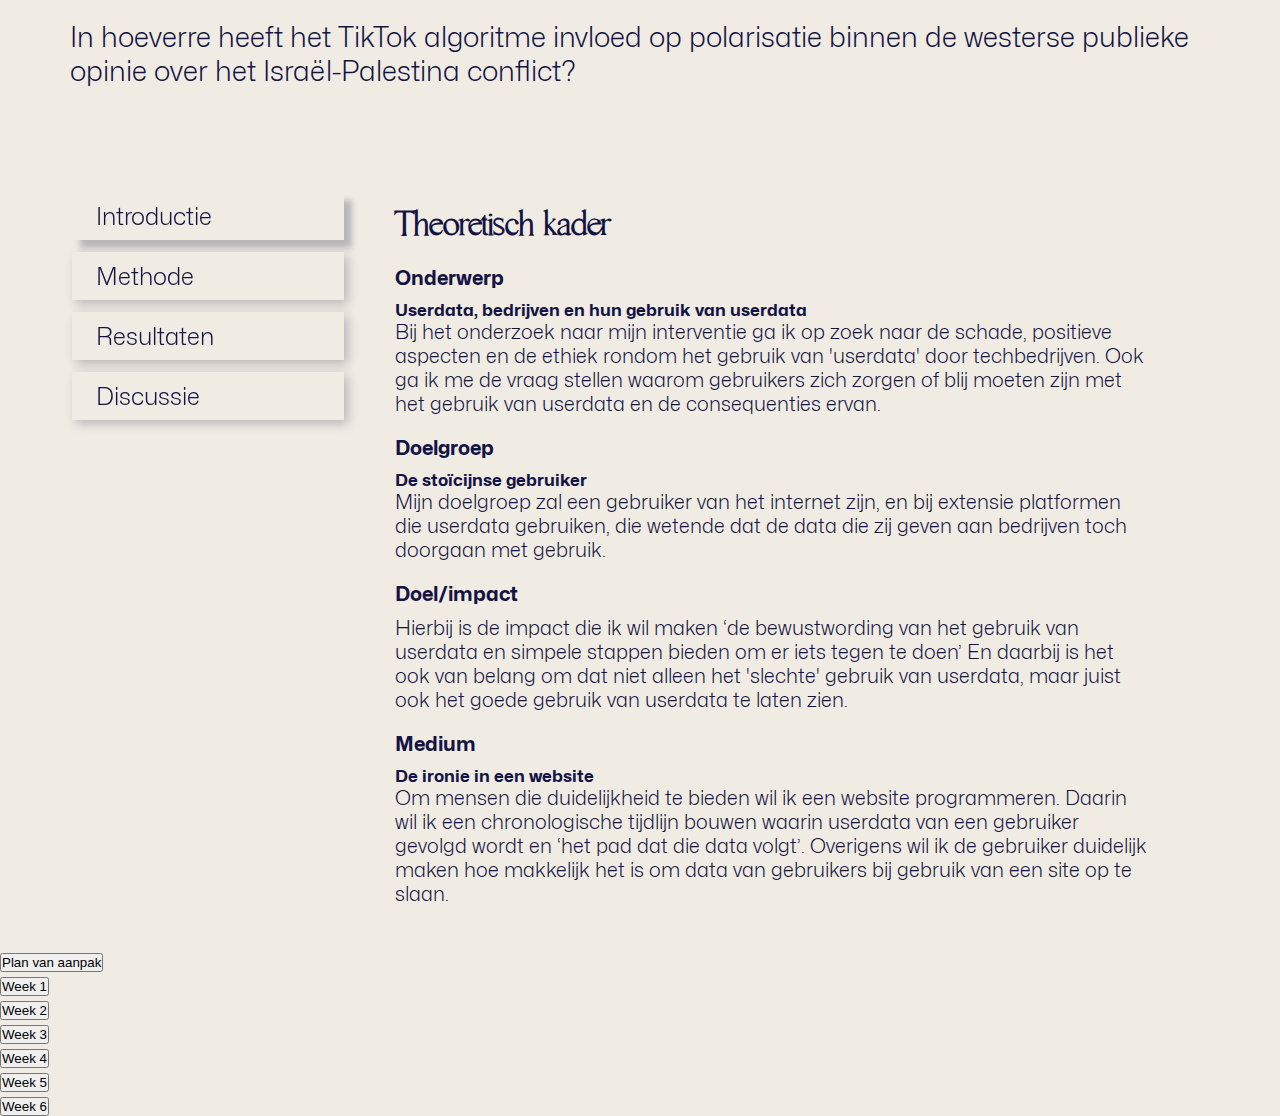
==== index.html @ 25a2f457 "Rename portfolio.html to index.html" ====
<!DOCTYPE html>
<html dir="ltr"
      lang="nl">

<head>
  <meta charset="utf-8">
  <meta content="width=device-width, initial-scale=1"
        name="viewport">
  <meta
		  content="Dit is een website voor de reflectie op de digitale cultuur en het onderzoeksproject."
		  name="description">
	<!--  <link rel="stylesheet” href="./css/style.css">-->
  <link href="logo.png"
        rel="icon">
  <title>Reflectie digitale Cultuur</title>
  <link href="denkerslab.css"
        rel="stylesheet">
 
</head>

<body>
  <header>
    <nav>
      <ul>
        <li> In hoeverre heeft het TikTok algoritme invloed op polarisatie binnen de westerse publieke opinie over het Israël-Palestina conflict? </li>
      </ul>
    </nav>
    <button><span></span><span></span></button>
  </header>


  <main class="portfolio">
    <h1 class="sr-only">Welkom bij het onderzoek.</h1>
    <h2 class="sr-only">Gebruik Form Control om te navigeren.</h2>
    
    <section>
	   
    <details open>
        <summary><h2>Introductie</h2></summary>
        <section>
    <h3>Theoretisch kader</h3>
    <h4>Onderwerp</h4>
    <h5>Userdata, bedrijven en hun gebruik van userdata</h5>
    <p>Bij het onderzoek naar mijn interventie ga ik op zoek naar de schade, positieve aspecten en de ethiek
      rondom het gebruik van 'userdata' door
      techbedrijven. Ook ga ik me de vraag stellen waarom gebruikers zich zorgen of blij moeten zijn met het
      gebruik van userdata en de consequenties
      ervan.</p>
    <h4>Doelgroep</h4>
    <h5>De stoïcijnse gebruiker</h5>
    <p>Mijn doelgroep zal een gebruiker van het internet zijn, en bij extensie platformen die userdata gebruiken,
      die wetende dat de data die zij geven
      aan bedrijven toch doorgaan met gebruik.</p>
    <h4>Doel/impact</h4>
    <p>Hierbij is de impact die ik wil maken <q>de bewustwording van het gebruik van userdata en simpele stappen
        bieden om er iets tegen te doen</q> En
      daarbij is het ook van belang om dat niet alleen het 'slechte' gebruik van userdata, maar juist ook het
      goede gebruik van userdata te laten zien.
    </p>
    <h4>Medium</h4>
    <h5>De ironie in een website</h5>
    <p>Om mensen die duidelijkheid te bieden wil ik een website programmeren. Daarin wil ik een chronologische
      tijdlijn bouwen waarin userdata van een gebruiker gevolgd wordt en ‘het pad dat die data volgt’. Overigens
      wil ik de gebruiker duidelijk maken hoe makkelijk het is om data van gebruikers bij gebruik van een site op
      te slaan.</p>
    <h4>Verklaar</h4>
    <p>Er is steeds meer aandacht naar het gebruik van userdata: de Europese Unie maakt wetgeving strikter, wat meer
      ogen op het onderwerp geeft. Veel
      studenten zitten op tiktok, instagram, facebook, X (Twitter), of elders en hebben wel een idee dat het niet goed
      is, maar niet in welke mate. Het zal een openbaring zijn voor die gebruikers die toch meer willen weten, zonder
      zelf uren te onderzoeken.
    </p>
    <p>Daarnaast heeft Meta onlangs een abonnement gevraagd om niet de userdata van de gebruiker te nemen, veel mensen
      zijn toen herinnerd aan het feit
      dat dat nu gebeurd.
      <a href="https://about.meta.com/nl/technologies/meta-verified/"
         target="_blank">https://about.meta.com/nl/technologies/meta-verified/</a>
    </p>
    <h4>Onderbouwing</h4>
    <p>
      De filosofen die ik onder andere wil behandelen zijn: </p>
    <ul>
      <li>Marx</li>
      <li>McLuhan</li>
      <li>Heidegger</li>
      <li>Latour</li>
      <li>Baudrillard</li>
      <li>Sartre</li>
      <li>Foucault</li>
    </ul>
    <p>Marx: Marx: Bij mijn interventie zou je kunnen stellen dat Marx erg duidelijk naar voren komt met zijn theorie
      over vervreemding. In een letterlijke zin zou je kunnen stellen dat veel gebruikers van bijv. Tiktok niet weten
      waar hun deel zit in de manier waarop het bedrijf geld verdient. Elders gezien kan je ook stellen dat een
      overgroot deel van de content die wordt bekeken door een user niet gemaakt is door een bekende van de user, wat
      als gevolg heeft dat er enorm veel vervreemding ontstaat tussen de contentcreator die bijv. een gesponsorde video
      maakt, en de consument die die video bekijkt. Hierdoor zal er nooit een band ontstaan tussen het product en de
      consument.
	</p>
	  <p>
      Sartre: Om verder te gaan op het voorbeeld van Tiktok, daar zie je dat een user snel in een zogenaamde bubbel
      wordt geplaatst. Hierin wordt de gebruiker omgeven in content die de gebruiker leuk vindt en het is in een manier
      een constante herhaling van dezelfde punten, ideeën en structuur. Dit is ontstaan door het algoritme dat gemaakt
      is voor Tiktok, het maakt super efficient gebruik van alle input die een user maakt (en niet maakt), het moment
      dat je een video langer of korter kijkt, wel of niet liked, de comments leest, het account bekijkt, volgen of niet
      volgen, etc. zijn allemaal voorbeelden waar het algoritme naar kijkt en meeneemt in zijn evaluatie. Hieruit volgt
      dat die content die jij krijgt volgens het algoritme perfect voor jou is, terwijl dat niet altijd even gezond is.
		 </p> <p>
	    <a href="https://www.amnesty.org/en/latest/news/2023/11/tiktok-risks-pushing-children-towards-harmful-content/."
	       target="_blank">https://www.amnesty
	                                                                                                                      .org/en/latest/news/2023/11/tiktok-risks-pushing-children-towards-harmful-content/.</a>
       In dit
      artikel van Amnesty zie je dat er tussen 3 en 20 minuten de helft van de content over mentale gezondheid problemen
      gingen waarin binnen een uur meerdere video’s waren die het normaliseren en aansporen van zelfmoord.
    </p>
	  <h4>Onderzoek</h4>
	  <ul>
		  <li>
		  <a href="https://www.tni.org/files/2023-04/State of Power 2023 - Digital Power.pdf"
		     target="_blank">State of Power 2023</a></li>
		  <li>
		  <a href="https://about.meta.com/nl/technologies/meta-verified/"
		     target="_blank">Meta verified</a></li>
		  <li>
		  <a href="https://www.amnesty.org/en/latest/news/2023/11/tiktok-risks-pushing-children-towards-harmful-content/"
		     target="_blank">Amnesty Tiktok risks pushing children</a></li>
		  <li>
			  <a href="https://youtu.be/0aXIXozAsOE?si=sxndAmgTjUd7WBj0"
			     target="_blank">Een youtube video over privacy</a>
		  <ul>
			  <li>
				  <a href="https://web.archive.org/web/20230625193039/https://www.nytimes.com/2022/08/21/technology/google-surveillance-toddler-photo.html"
				     target="_blank">Google problematiek</a>
			  </li>
			  <li> <a href="https://web.archive.org/web/20230628232654/https://www.nytimes.com/2020/12/29/technology/facial-recognition-misidentify-jail.html"
			          target="_blank">Facial recognition problemen</a></li>
			  <li>
				  <a href="https://web.archive.org/web/20230628234438/https://www.nytimes.com/2023/03/31/technology/facial-recognition-false-arrests.html"
				     target="_blank">Another facial recognition probleem</a>
			  </li>
			  <li>
				  <a href="https://gizmodo.com/signal-tried-to-run-the-most-honest-facebook-ad-campaig-1846823457"
				     target="_blank">Reclame campagne die iets te accuraat was</a>
			  </li>
			  <li>
				  <a href="https://www.malwarebytes.com/blog/news/2023/06/amazons-ring-camera-used-to-spy-on-customers"
				     target="_blank">Ring cameras</a>
			  </li>
			  <li>
				  <a href="https://www.reuters.com/technology/tesla-workers-shared-sensitive-images-recorded-by-customer-cars-2023-04-06/"
				     target="_blank">Tesla auto's</a>
			  </li>
			  <li>
				  <a href="https://millionmilesecrets.com/guides/are-airlines-raising-your-ticket-price-based-on-browser-history/"
				     target="_blank">Macbook gebruikers</a>
			  </li>
			  <li>
				  <a
						  href="https://www.theguardian.com/australia-news/2022/nov/14/medibank-mental-health-data-posted-on-dark-web-as-russian-hackers-vow-to-keep-our-word"
						  target="_blank">Database breaches</a>
			  </li>
		  </ul>
		  </li>
		  </ul>
  </section>
    </details>
	    
	    
      <details>
        <summary><h2>Methode</h2></summary>
        <section>
          <h3>Het begin van de interventie</h3>
          <p>Dit was de eerste week na de midterm assessments en de vakantie die veel mensen gebruikt hebben om lekker
            uit te rusten. Ik ben een week ziek
            geweest en heb genoten van veel werk! We begonnen met een kick-off voor het tweede deel van de minor en hier
            keek ik erg naar uit, we gaan werken
            met interventies! De individuele opdracht is nog persoonlijker geworden, iedereen gaat duidelijk een eigen
            pad op en (niet altijd) maakt gebruik van de
            kennis die ze bij hun eigen studie of ervaringen vergaart hebben.</p>
          <article>
            <h4>b2w1c1 Heidegger</h4>
            <h5>Heidegger en zijn (kennelijk) negatieve beeld van techniek</h5>
          </article>
          <article>
            <h4>b2w1c2 Latour</h4>
            <h5> Latour zijn optimisme tegenover techniek </h5>
          </article>
          <article>
            <h4>b2w1c3 Existentialisme en Feminisme</h4>
            <h5>Existentialisme is super cool en WOOHOO vrouwen!</h5>
          </article>
        </section>
      </details>


      <details>
        <summary><h2>Resultaten</h2></summary>
        <section>
          <h3>De coole theorie week</h3>
          <p>Aangezien Bernadette haar kaak issue had, hadden we maar twee lessen deze week. Een beetje rust kan geen
            kwaad! De lessen die we hadden waren
            echter wel heel erg interessant voor mijn interventie, zeker het tweede college van Justus: Simulacrum. Die
            verwacht ik goed te kunnen gebruiken
            voor mijn interventie</p>
          <article>
            <h4>b2w2c1 Is/Ought gap</h4>
            <h5>Pakkende ondertitel</h5>
          </article>
          <article>
            <h4>b2w2c2 Simulacrum</h4>
            <h5>Ik heb de Matrix gekeken, dus ik heb geen verdere uitleg nodig :p</h5>
          </article>
        </section>
      </details>


      <details>
        <summary><h2>Discussie</h2></summary>
        <section>
          <h3>Een online week en peerfeedback op het plan van aanpak</h3>
          <p>Deze week werd de interventie iets meer in de focus gezet, we zijn bezig geweest met het plan van aanpak en
            daarop de peer-feedback. Een nuttige tool
            om van klassgenoten feedback te krijgen op je plan van aanpak vanuit het oog van een filosoof.
          </p>
          <article>
            <h4>b2w3c1 Dataïsme (Online)</h4>
            <h5>Tiktok == bad... *aplaus van iedereen*</h5>
          </article>
          <article>
            <h4>b2w3c2.5/3 John Rawls</h4>
            <h5>Oud Social Contract!? En maxi-min is best cool</h5>
          </article>
          <article>
            <h4>b2w1c3 Existentialisme en Feminisme</h4>
            <h5>Existentialisme is super cool en WOOHOO vrouwen!</h5>
          </article>
        </section>
      </details>
    </section>
		  <ul aria-hidden="true">
			  <li><button>Plan van aanpak</button></li>
			  <li><button>Week 1</button></li>
			  <li><button>Week 2</button></li>
			  <li><button>Week 3</button></li>
			  <li><button>Week 4</button></li>
			  <li><button>Week 5</button></li>
			  <li><button>Week 6</button></li>
		  </ul>
  </main>
  <script src="script.js"></script>
</body>

</html>
---- denkerslab.css ----
@font-face {
    font-family: Mona sans;
    src: url(fonts/MonaSans-Regular.ttf);
    font-weight: 400;
    }

@font-face {
    font-family: Mona sans;
    src: url(fonts/MonaSans-Light.ttf);
    font-weight: 300;
    }

@font-face {
    font-family: Mona sans;
    src: url(fonts/MonaSans-ExtraLight.ttf);
    font-weight: 200;
    }

@font-face {
    font-family: Mona sans;
    src: url(fonts/MonaSans-Medium.ttf);
    font-weight: 500;
    }


@font-face {
    font-family: Mona sans;
    src: url(fonts/MonaSans-Bold.ttf);
    font-weight: 700;
    }

@font-face {
    font-family: Mona sans;
    src: url(fonts/MonaSans-SemiBold.ttf);
    font-weight: 600;
    }

@font-face {
    font-family: Gallient;
    src: url(fonts/Gallient.ttf);
    font-weight: 400;
    }

:root {
    /* font-size: min(calc(1em + 1vw), 4em); */
    --c-creme: #f0ece3;
    --p-purple: #131444;
    --primary-color: var(--c-creme);
    --secondary-color: var(--p-purple);
    --tertiary-color: #00000;
    --primary-font: Mona sans, sans serif;
    --secondary-font: Gallient, sans serif;
    --dist-det-week: 2.5em;
    --shadow: 4px 4px 10px #1314443f;
    }


* {
    margin: 0;
    padding: 0;
    }

html, body {
    overscroll-behavior: none;
    }

body {
    overflow-x: hidden;
    overflow-y: hidden;
    font-family: var(--primary-font);
    font-size: 1.25em;
    font-weight: 300;
    color: var(--secondary-color);
    
    background-color: var(--primary-color);
    }

h1 {
    width: 24vw;
    font-family: var(--secondary-font);
    font-size: 3em;
    font-weight: 600;
    text-align: center;
    text-transform: lowercase;
    }

h2 {
    font-family: var(--secondary-font);
    font-size: 2.5em;
    font-weight: 600;
    text-align: center;
    }

h3 {
    font-family: var(--secondary-font);
    font-size: 1.5em;
    font-weight: 600;
    }

svg {
    position: absolute;
    right: 1em;
    /* width: 20%; */
    bottom: 1em;
    transform: scaleX(-1);
    pointer-events: none;
    }

#skull-thoughts {
    height: 15rem;
    stroke: currentColor;
    stroke-width: 1px;
    fill: none;
    }

#skull-thoughts circle {
    fill: currentColor;
    }

#cloud {
    width: 15rem;
    stroke: currentColor;
    fill: none;
    }

a {
    text-decoration: none;
    color: var(--secondary-color);
    }

ul {
    list-style-type: none;
    }

/* === 000HEADER000 ===  */


header nav {
    transition: .3s ease-in-out;
    }

header nav ul {
    display: flex;
    flex-direction: row;
    justify-content: flex-start;
    margin: 1em 1em 1em 3.5em;
    list-style-type: none;
    gap: 2.5em;
    }

header nav ul li {
    position: relative;
    overflow: hidden;
    transition: 0.3s ease-out;
    transition-delay: .5s;
    font-size: 1.75rem;
    }

header nav ul li:before {
    position: absolute;
    bottom: 0em;
    width: 100%;
    height: 1px;
    content: "";
    transition: transform 0.3s ease-in;
    transform: scale3d(0, 2, 2);
    transform-origin: 100%;
    background-color: var(--secondary-color);
    
    }

header nav ul li:hover:before {
    transform: scale3d(1, 2, 5);
    transform-origin: 0;
    animation-fill-mode: forwards;
    }

header nav ul li:nth-of-type(4) {
    margin-left: auto;
    font-family: var(--secondary-font);
    font-size: 2rem;
    font-weight: bold;
    }

header nav ul li:nth-of-type(4):before {
    bottom: 0;
    }

header nav.show {
    transform: translatex(0);
    pointer-events: initial;
    }

header nav.show ul li {
    transform: translate(0);
    pointer-events: initial;
    }

header button {
    display: none;
    }


/* === 000MAIN000 === */


main.portfolio {
    width: 100dvw;
    height: 100dvh;
    }

main.portfolio > h2 {
    position: absolute;
    top: 2em;
    left: calc(50% - 6.7vw);
    z-index: 100;
    }

main.portfolio > section {
    position: relative;
    display: grid;
    width: calc(100dvw - 8em);
    height: calc(100dvh - 10em);
    margin: 2em;
    padding: 2em;
    overflow-y: scroll;
    /* background: #3b3b3b; */
    grid-template-columns: 2fr 4fr;
    }

main.portfolio > section > div {
    display: none;
    }

main.portfolio section > details {
    pointer-events: none;
    grid-column: 2 / -1;
    grid-row: 1 / -1;
    }

main.portfolio section > details > summary {
    position: fixed;
    left: 2em;
    display: flex;
    align-items: center;
    width: calc(33% - 4em);
    height: 2em;
    margin: 0 1em;
    padding: 0 1em;
    transform: translatey(5.5em);
    font-size: 1.5rem;
    pointer-events: initial;
    background: var(--primary-color);
    box-shadow: var(--shadow);
    }

main.portfolio > section > details > summary h2 {
    font-family: var(--primary-font);
    font-size: 1.5rem;
    font-weight: 300;
    }

main.portfolio section > details section h4 {
    margin: 1em 0 .5em 0;
    }

main.portfolio section > details a {
    font-size: .8em;
    pointer-events: initial;
    }

main.portfolio section > details section ul {
    list-style: initial;
    }

main.portfolio section > details section ul li ul {
    margin-left: 1em;
    }

main.portfolio section > details a:hover {
    text-decoration: underline;
    }

main.portfolio section > details summary::-webkit-details-marker {
    display: none;
    }

main.portfolio section > details:nth-of-type(1) > summary {
    top: calc(1 * var(--dist-det-week));
    }

main.portfolio section > details:nth-of-type(2) > summary {
    top: calc(2 * var(--dist-det-week));
    }

main.portfolio section > details:nth-of-type(3) > summary {
    top: calc(3 * var(--dist-det-week));
    }

main.portfolio section > details:nth-of-type(4) > summary {
    top: calc(4 * var(--dist-det-week));
    }

main.portfolio section > details:nth-of-type(5) > summary {
    top: calc(5 * var(--dist-det-week));
    }

main.portfolio section > details:nth-of-type(6) > summary {
    top: calc(6 * var(--dist-det-week));
    }

main.portfolio section > details:nth-of-type(7) > summary {
    top: calc(7 * var(--dist-det-week));
    }

main.portfolio section > details section {
    width: 90%;
    height: max-content;
    padding: 1.75em;
    }

main.portfolio section > details[open] > summary {
    box-shadow: 8px 8px 6px #1314443f;
    }

main.portfolio > nav {
    visibility: hidden;
    }

/* === 000CLASSES000 === */
.sr-only:not(:focus):not(:active) {
    position: absolute;
    width: 1px;
    height: 1px;
    overflow: hidden;
    white-space: nowrap;
    clip: rect(0 0 0 0);
    clip-path: inset(50%);
    }


/* === 000MEDIA000 === */
@media (width > 1300px) {
    main.portfolio > section {
        grid-template-columns: 1fr 4fr;
        }
    
    main.portfolio > section > details > summary {
        width: calc(20% - 4em);
        }
    }

@media (width > 1030px) {
    main.portfolio > section {
        grid-template-columns: 1fr 3fr;
        }
    
    main.portfolio > section > details > summary {
        width: calc(25% - 4em);
        }
        
    }

@media (width < 800px) {
    main.portfolio > svg {
        display: none;
        }
    
    header {
        position: absolute;
        display: flex;
        }
    
    header nav {
        position: absolute;
        top: 0;
        left: 0;
        z-index: 200;
        width: 100vw;
        height: 100vh;
        transform: translatex(-150%);
        pointer-events: none;
        background: var(--primary-color);
        }
    
    header nav ul {
        flex-direction: column;
        margin: 3em 1em 1em 3em;
        gap: 1em;
        }
    
    header nav ul li {
        width: fit-content;
        transform: translatex(-200%);
        }
    
    header nav ul li:before {
        bottom: 0;
        }
    
    header nav ul li:nth-of-type(4) {
        margin-left: 0;
        }
    
    header button {
        position: absolute;
        top: -3em;
        left: 3em;
        z-index: 201;
        display: block;
        width: 2.25em;
        height: 1.75em;
        background-color: transparent;
        border: none;
        }
    
    header button span {
        position: absolute;
        left: 0;
        width: 2em;
        height: 2px;
        transition: 0.3s ease-out;
        background-color: var(--secondary-color);
        }
    
    header button span:first-of-type {
        top: .25em;
        }
    
    header button span:last-of-type {
        bottom: .25em;
        }
    
    header button:hover span:first-of-type {
        transform: rotate(-45deg) translatey(.75em);
        animation-fill-mode: forwards;
        }
    
    header button:hover span:last-of-type {
        transform: rotate(45deg) translatey(-.75em);
        animation-fill-mode: forwards;
        }
    
    main.portfolio > h2 {
        top: 1em;
        left: 20%;
        }
    
    main.portfolio > section {
        width: fit-content;
        min-width: 22em;
        margin: 2em 0;
        /* transform: translateY(1em); */
        grid-template-columns: 1fr;
        }
    
    
    main.portfolio > section > details {
        grid-column: 1 / -1;
        }
    
    main.portfolio > section > details > summary {
        /* transform: translateY(2em) translateX(-110%); */
        visibility: hidden;
        }
    
    main.portfolio > nav {
        position: fixed;
        bottom: 1em;
        visibility: visible;
        overflow: scroll;
        }
    
    main.portfolio > ul {
        position: fixed;
        bottom: 1vh;
        z-index: 99999;
        display: flex;
        align-items: center;
        flex-wrap: nowrap;
        width: calc(100% - 7.75rem);
        height: 3.25rem;
        max-height: 100%;
        margin: 0 2.25rem;
        padding: 0 1.625rem;
        overflow: scroll;
        list-style: none;
        border: 1px solid rgba(255, 255, 255, .05);
        border-radius: 12.5rem;
        box-shadow: var(--shadow);
        -moz-column-gap: 2.5rem;
        column-gap: 2.5rem;
        scroll-behavior: smooth;
        scroll-snap-type: x mandatory;
        -ms-overflow-style: none;
        scrollbar-width: none;
        }
    
    main.portfolio > ul li button {
        font-size: .9375rem;
        font-weight: 400;
        font-style: normal;
        line-height: 160%;
        white-space: nowrap;
        text-decoration: none;
        color: var(--secondary-color);
        background-color: transparent;
        border: none;
        }
    
    main.portfolio > nav > ul li button {
        width: 100%;
        }
    }


@media (width < 500px) {
    main.portfolio > h2 {
        top: .3em;
        left: 15%;
        width: fit-content;
        font-size: 1.8em;
        }
    
    main.portfolio > section {
        min-width: 0;
        height: 80dvh;
        margin: 3em 0 2em 0;
        padding: 0 1em 0 1em;
        }
    
    main.portfolio section > details section {
        padding: .5em 1.5em 0 .5em;
        }
    }
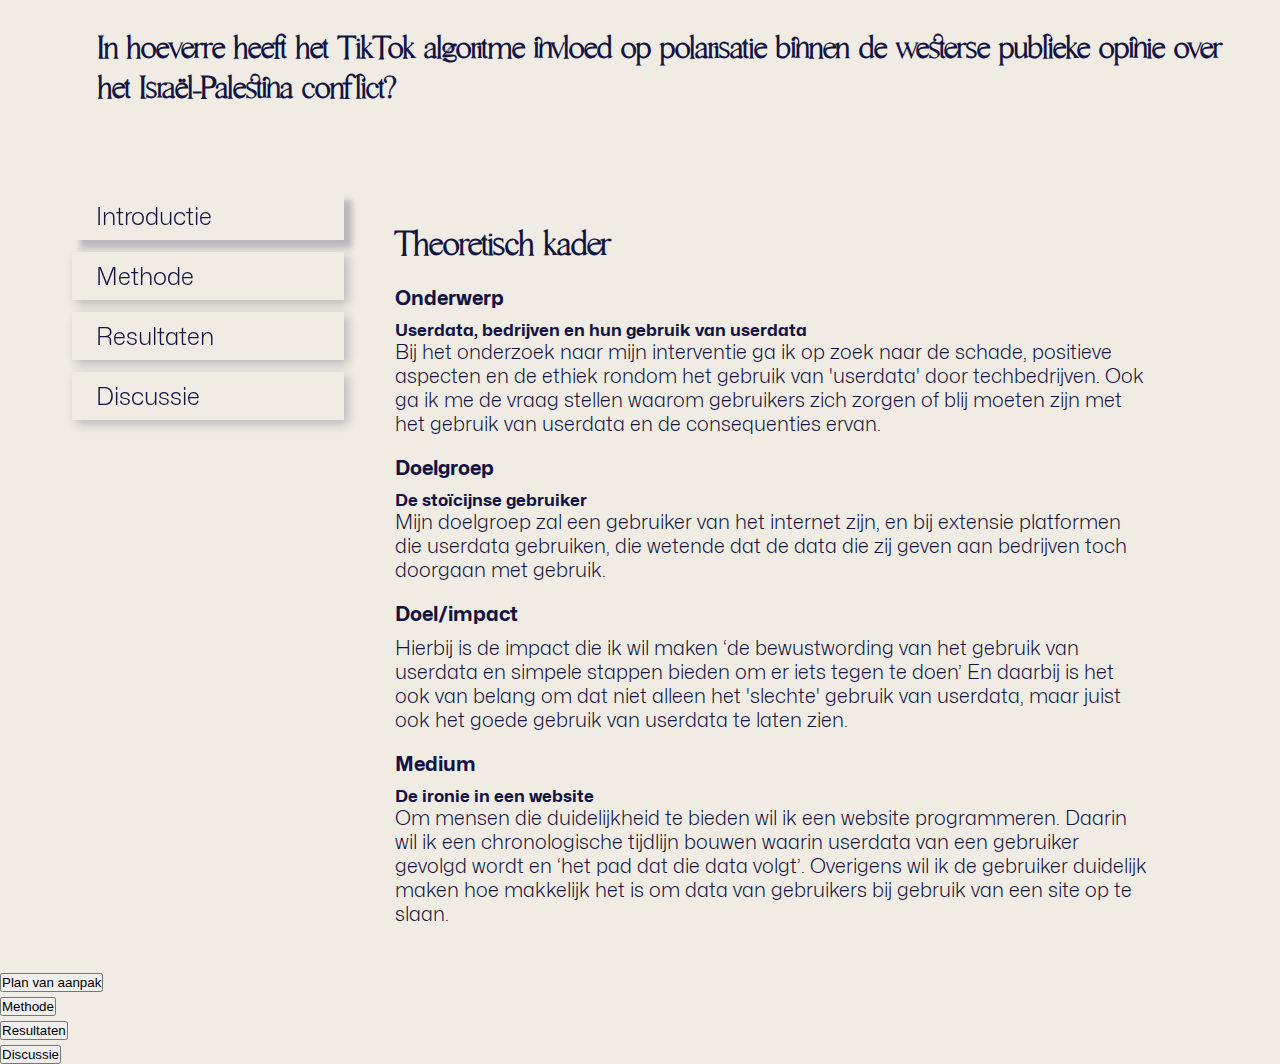
==== commit d3fbdd58: "site" ====
--- a/index.html
+++ b/index.html
@@ -13,7 +13,7 @@
   <link href="logo.png"
         rel="icon">
   <title>Reflectie digitale Cultuur</title>
-  <link href="denkerslab.css"
+  <link href="style.css"
         rel="stylesheet">
  
 </head>
@@ -21,9 +21,7 @@
 <body>
   <header>
     <nav>
-      <ul>
-        <li> In hoeverre heeft het TikTok algoritme invloed op polarisatie binnen de westerse publieke opinie over het Israël-Palestina conflict? </li>
-      </ul>
+      <h3> In hoeverre heeft het TikTok algoritme invloed op polarisatie binnen de westerse publieke opinie over het Israël-Palestina conflict? </h1>
     </nav>
     <button><span></span><span></span></button>
   </header>
@@ -238,12 +236,9 @@
     </section>
 		  <ul aria-hidden="true">
 			  <li><button>Plan van aanpak</button></li>
-			  <li><button>Week 1</button></li>
-			  <li><button>Week 2</button></li>
-			  <li><button>Week 3</button></li>
-			  <li><button>Week 4</button></li>
-			  <li><button>Week 5</button></li>
-			  <li><button>Week 6</button></li>
+			  <li><button>Methode</button></li>
+			  <li><button>Resultaten</button></li>
+			  <li><button>Discussie</button></li>
 		  </ul>
   </main>
   <script src="script.js"></script>
--- a/style.css
+++ b/style.css
@@ -0,0 +1,525 @@
+@font-face {
+    font-family: Mona sans;
+    src: url(fonts/MonaSans-Regular.ttf);
+    font-weight: 400;
+    }
+
+@font-face {
+    font-family: Mona sans;
+    src: url(fonts/MonaSans-Light.ttf);
+    font-weight: 300;
+    }
+
+@font-face {
+    font-family: Mona sans;
+    src: url(fonts/MonaSans-ExtraLight.ttf);
+    font-weight: 200;
+    }
+
+@font-face {
+    font-family: Mona sans;
+    src: url(fonts/MonaSans-Medium.ttf);
+    font-weight: 500;
+    }
+
+
+@font-face {
+    font-family: Mona sans;
+    src: url(fonts/MonaSans-Bold.ttf);
+    font-weight: 700;
+    }
+
+@font-face {
+    font-family: Mona sans;
+    src: url(fonts/MonaSans-SemiBold.ttf);
+    font-weight: 600;
+    }
+
+@font-face {
+    font-family: Gallient;
+    src: url(fonts/Gallient.ttf);
+    font-weight: 400;
+    }
+
+:root {
+    /* font-size: min(calc(1em + 1vw), 4em); */
+    --c-creme: #f0ece3;
+    --p-purple: #131444;
+    --primary-color: var(--c-creme);
+    --secondary-color: var(--p-purple);
+    --tertiary-color: #00000;
+    --primary-font: Mona sans, sans serif;
+    --secondary-font: Gallient, sans serif;
+    --dist-det-week: 2.5em;
+    --shadow: 4px 4px 10px #1314443f;
+    }
+
+
+* {
+    margin: 0;
+    padding: 0;
+    }
+
+html, body {
+    overscroll-behavior: none;
+    }
+
+body {
+    overflow-x: hidden;
+    overflow-y: hidden;
+    font-family: var(--primary-font);
+    font-size: 1.25em;
+    font-weight: 300;
+    color: var(--secondary-color);
+    
+    background-color: var(--primary-color);
+    }
+
+h1 {
+    width: 24vw;
+    font-family: var(--secondary-font);
+    font-size: 3em;
+    font-weight: 600;
+    text-align: center;
+    text-transform: lowercase;
+    }
+
+h2 {
+    font-family: var(--secondary-font);
+    font-size: 2.5em;
+    font-weight: 600;
+    text-align: center;
+    }
+
+h3 {
+    font-family: var(--secondary-font);
+    font-size: 1.5em;
+    font-weight: 600;
+    }
+
+svg {
+    position: absolute;
+    right: 1em;
+    /* width: 20%; */
+    bottom: 1em;
+    transform: scaleX(-1);
+    pointer-events: none;
+    }
+
+#skull-thoughts {
+    height: 15rem;
+    stroke: currentColor;
+    stroke-width: 1px;
+    fill: none;
+    }
+
+#skull-thoughts circle {
+    fill: currentColor;
+    }
+
+#cloud {
+    width: 15rem;
+    stroke: currentColor;
+    fill: none;
+    }
+
+a {
+    text-decoration: none;
+    color: var(--secondary-color);
+    }
+
+ul {
+    list-style-type: none;
+    }
+
+/* === 000HEADER000 ===  */
+
+
+header nav {
+    transition: .3s ease-in-out;
+    }
+
+header nav h3 {
+    display: flex;
+    flex-direction: row;
+    justify-content: flex-start;
+    margin: 1em 1em 1em 3.5em;
+    list-style-type: none;
+    gap: 2.5em;
+    }
+
+header nav h3 {
+    position: relative;
+    overflow: hidden;
+    transition: 0.3s ease-out;
+    transition-delay: .5s;
+    font-size: 1.75rem;
+    }
+
+header nav h3:before {
+    position: absolute;
+    bottom: 0em;
+    width: 85%;
+    height: 1px;
+    content: "";
+    transition: transform 0.3s ease-in;
+    transform: scale3d(0, 2, 2);
+    transform-origin: 100%;
+    background-color: var(--secondary-color);
+    
+    }
+
+header nav h3:hover:before {
+    transform: scale3d(1, 2, 5);
+    transform-origin: 0;
+    animation-fill-mode: forwards;
+    }
+
+
+header nav.show {
+    transform: translatex(0);
+    pointer-events: initial;
+    }
+
+header nav.show ul li {
+    transform: translate(0);
+    pointer-events: initial;
+    }
+
+header button {
+    display: none;
+    }
+
+
+/* === 000MAIN000 === */
+
+
+main.portfolio {
+    width: 100dvw;
+    height: 100dvh;
+    }
+
+main.portfolio > h2 {
+    position: absolute;
+    top: 2em;
+    left: calc(50% - 6.7vw);
+    z-index: 100;
+    }
+
+main.portfolio > section {
+    position: relative;
+    display: grid;
+    width: calc(100dvw - 8em);
+    height: calc(100dvh - 10em);
+    margin: 2em;
+    padding: 2em;
+    overflow-y: scroll;
+    /* background: #3b3b3b; */
+    grid-template-columns: 2fr 4fr;
+    }
+
+main.portfolio > section > div {
+    display: none;
+    }
+
+main.portfolio section > details {
+    pointer-events: none;
+    grid-column: 2 / -1;
+    grid-row: 1 / -1;
+    }
+
+main.portfolio section > details > summary {
+    position: fixed;
+    left: 2em;
+    display: flex;
+    align-items: center;
+    width: calc(33% - 4em);
+    height: 2em;
+    margin: 0 1em;
+    padding: 0 1em;
+    transform: translatey(5.5em);
+    font-size: 1.5rem;
+    pointer-events: initial;
+    background: var(--primary-color);
+    box-shadow: var(--shadow);
+    }
+
+main.portfolio > section > details > summary h2 {
+    font-family: var(--primary-font);
+    font-size: 1.5rem;
+    font-weight: 300;
+    }
+
+main.portfolio section > details section h4 {
+    margin: 1em 0 .5em 0;
+    }
+
+main.portfolio section > details a {
+    font-size: .8em;
+    pointer-events: initial;
+    }
+
+main.portfolio section > details section ul {
+    list-style: initial;
+    }
+
+main.portfolio section > details section ul li ul {
+    margin-left: 1em;
+    }
+
+main.portfolio section > details a:hover {
+    text-decoration: underline;
+    }
+
+main.portfolio section > details summary::-webkit-details-marker {
+    display: none;
+    }
+
+main.portfolio section > details:nth-of-type(1) > summary {
+    top: calc(1 * var(--dist-det-week));
+    }
+
+main.portfolio section > details:nth-of-type(2) > summary {
+    top: calc(2 * var(--dist-det-week));
+    }
+
+main.portfolio section > details:nth-of-type(3) > summary {
+    top: calc(3 * var(--dist-det-week));
+    }
+
+main.portfolio section > details:nth-of-type(4) > summary {
+    top: calc(4 * var(--dist-det-week));
+    }
+
+main.portfolio section > details:nth-of-type(5) > summary {
+    top: calc(5 * var(--dist-det-week));
+    }
+
+main.portfolio section > details:nth-of-type(6) > summary {
+    top: calc(6 * var(--dist-det-week));
+    }
+
+main.portfolio section > details:nth-of-type(7) > summary {
+    top: calc(7 * var(--dist-det-week));
+    }
+
+main.portfolio section > details section {
+    width: 90%;
+    height: max-content;
+    padding: 1.75em;
+    }
+
+main.portfolio section > details[open] > summary {
+    box-shadow: 8px 8px 6px #1314443f;
+    }
+
+main.portfolio > nav {
+    visibility: hidden;
+    }
+
+/* === 000CLASSES000 === */
+.sr-only:not(:focus):not(:active) {
+    position: absolute;
+    width: 1px;
+    height: 1px;
+    overflow: hidden;
+    white-space: nowrap;
+    clip: rect(0 0 0 0);
+    clip-path: inset(50%);
+    }
+
+
+/* === 000MEDIA000 === */
+@media (width > 1300px) {
+    main.portfolio > section {
+        grid-template-columns: 1fr 4fr;
+        }
+    
+    main.portfolio > section > details > summary {
+        width: calc(20% - 4em);
+        }
+    }
+
+@media (width > 1030px) {
+    main.portfolio > section {
+        grid-template-columns: 1fr 3fr;
+        }
+    
+    main.portfolio > section > details > summary {
+        width: calc(25% - 4em);
+        }
+        
+    }
+
+@media (width < 800px) {
+    main.portfolio > svg {
+        display: none;
+        }
+    
+    header {
+        position: absolute;
+        display: flex;
+        }
+    
+    header nav {
+        position: absolute;
+        top: 0;
+        left: 0;
+        z-index: 200;
+        width: 100vw;
+        height: 100vh;
+        transform: translatex(-150%);
+        pointer-events: none;
+        background: var(--primary-color);
+        }
+    
+    header nav ul {
+        flex-direction: column;
+        margin: 3em 1em 1em 3em;
+        gap: 1em;
+        }
+    
+    header nav ul li {
+        width: fit-content;
+        transform: translatex(-200%);
+        }
+    
+    header nav ul li:before {
+        bottom: 0;
+        }
+    
+    header nav ul li:nth-of-type(4) {
+        margin-left: 0;
+        }
+    
+    header button {
+        position: absolute;
+        top: -3em;
+        left: 3em;
+        z-index: 201;
+        display: block;
+        width: 2.25em;
+        height: 1.75em;
+        background-color: transparent;
+        border: none;
+        }
+    
+    header button span {
+        position: absolute;
+        left: 0;
+        width: 2em;
+        height: 2px;
+        transition: 0.3s ease-out;
+        background-color: var(--secondary-color);
+        }
+    
+    header button span:first-of-type {
+        top: .25em;
+        }
+    
+    header button span:last-of-type {
+        bottom: .25em;
+        }
+    
+    header button:hover span:first-of-type {
+        transform: rotate(-45deg) translatey(.75em);
+        animation-fill-mode: forwards;
+        }
+    
+    header button:hover span:last-of-type {
+        transform: rotate(45deg) translatey(-.75em);
+        animation-fill-mode: forwards;
+        }
+    
+    main.portfolio > h2 {
+        top: 1em;
+        left: 20%;
+        }
+    
+    main.portfolio > section {
+        width: fit-content;
+        min-width: 22em;
+        margin: 2em 0;
+        /* transform: translateY(1em); */
+        grid-template-columns: 1fr;
+        }
+    
+    
+    main.portfolio > section > details {
+        grid-column: 1 / -1;
+        }
+    
+    main.portfolio > section > details > summary {
+        /* transform: translateY(2em) translateX(-110%); */
+        visibility: hidden;
+        }
+    
+    main.portfolio > nav {
+        position: fixed;
+        bottom: 1em;
+        visibility: visible;
+        overflow: scroll;
+        }
+    
+    main.portfolio > ul {
+        position: fixed;
+        bottom: 1vh;
+        z-index: 99999;
+        display: flex;
+        align-items: center;
+        flex-wrap: nowrap;
+        width: calc(100% - 7.75rem);
+        height: 3.25rem;
+        max-height: 100%;
+        margin: 0 2.25rem;
+        padding: 0 1.625rem;
+        overflow: scroll;
+        list-style: none;
+        border: 1px solid rgba(255, 255, 255, .05);
+        border-radius: 12.5rem;
+        box-shadow: var(--shadow);
+        -moz-column-gap: 2.5rem;
+        column-gap: 2.5rem;
+        scroll-behavior: smooth;
+        scroll-snap-type: x mandatory;
+        -ms-overflow-style: none;
+        scrollbar-width: none;
+        }
+    
+    main.portfolio > ul li button {
+        font-size: .9375rem;
+        font-weight: 400;
+        font-style: normal;
+        line-height: 160%;
+        white-space: nowrap;
+        text-decoration: none;
+        color: var(--secondary-color);
+        background-color: transparent;
+        border: none;
+        }
+    
+    main.portfolio > nav > ul li button {
+        width: 100%;
+        }
+    }
+
+
+@media (width < 500px) {
+    main.portfolio > h2 {
+        top: .3em;
+        left: 15%;
+        width: fit-content;
+        font-size: 1.8em;
+        }
+    
+    main.portfolio > section {
+        min-width: 0;
+        height: 80dvh;
+        margin: 3em 0 2em 0;
+        padding: 0 1em 0 1em;
+        }
+    
+    main.portfolio section > details section {
+        padding: .5em 1.5em 0 .5em;
+        }
+    }
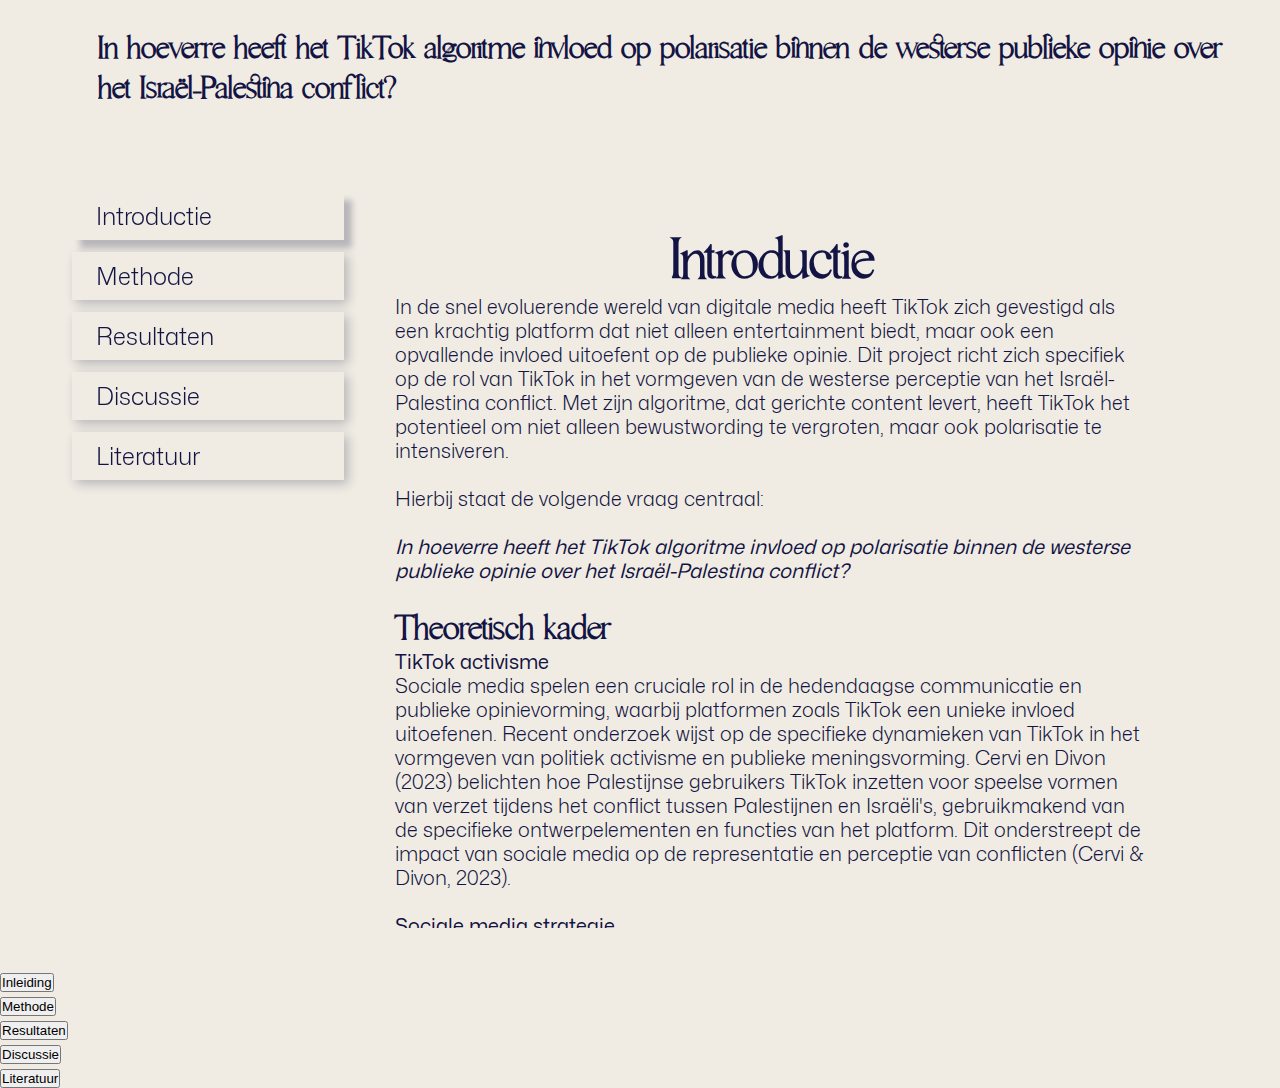
==== commit e10d45aa: "site invullen" ====
--- a/index.html
+++ b/index.html
@@ -36,129 +36,32 @@
     <details open>
         <summary><h2>Introductie</h2></summary>
         <section>
+    <h2>Introductie</h2>
+    <p>In de snel evoluerende wereld van digitale media heeft TikTok zich gevestigd als een krachtig platform dat niet alleen entertainment biedt, maar ook een opvallende invloed uitoefent op de publieke opinie. Dit project richt zich specifiek op de rol van TikTok in het vormgeven van de westerse perceptie van het Israël-Palestina conflict. Met zijn algoritme, dat gerichte content levert, heeft TikTok het potentieel om niet alleen bewustwording te vergroten, maar ook polarisatie te intensiveren.</p>
+    <br />
+  
+    <p>Hierbij staat de volgende vraag centraal:</p>
+    <br />
+    <em><b>In hoeverre heeft het TikTok algoritme invloed op polarisatie binnen de westerse publieke opinie over het Israël-Palestina conflict?</b></em>
+    <br />
+    <br />
     <h3>Theoretisch kader</h3>
-    <h4>Onderwerp</h4>
-    <h5>Userdata, bedrijven en hun gebruik van userdata</h5>
-    <p>Bij het onderzoek naar mijn interventie ga ik op zoek naar de schade, positieve aspecten en de ethiek
-      rondom het gebruik van 'userdata' door
-      techbedrijven. Ook ga ik me de vraag stellen waarom gebruikers zich zorgen of blij moeten zijn met het
-      gebruik van userdata en de consequenties
-      ervan.</p>
-    <h4>Doelgroep</h4>
-    <h5>De stoïcijnse gebruiker</h5>
-    <p>Mijn doelgroep zal een gebruiker van het internet zijn, en bij extensie platformen die userdata gebruiken,
-      die wetende dat de data die zij geven
-      aan bedrijven toch doorgaan met gebruik.</p>
-    <h4>Doel/impact</h4>
-    <p>Hierbij is de impact die ik wil maken <q>de bewustwording van het gebruik van userdata en simpele stappen
-        bieden om er iets tegen te doen</q> En
-      daarbij is het ook van belang om dat niet alleen het 'slechte' gebruik van userdata, maar juist ook het
-      goede gebruik van userdata te laten zien.
+    <b>TikTok activisme</b>
+    <p>Sociale media spelen een cruciale rol in de hedendaagse communicatie en publieke opinievorming, 
+      waarbij platformen zoals TikTok een unieke invloed uitoefenen. Recent onderzoek wijst op de specifieke 
+      dynamieken van TikTok in het vormgeven van politiek activisme en publieke meningsvorming.
+       Cervi en Divon (2023) belichten hoe Palestijnse gebruikers TikTok inzetten voor speelse vormen 
+       van verzet tijdens het conflict tussen Palestijnen en Israëli's, gebruikmakend van de specifieke 
+       ontwerpelementen en functies van het platform. Dit onderstreept de impact van sociale media op de 
+       representatie en perceptie van conflicten (Cervi & Divon, 2023).
     </p>
-    <h4>Medium</h4>
-    <h5>De ironie in een website</h5>
-    <p>Om mensen die duidelijkheid te bieden wil ik een website programmeren. Daarin wil ik een chronologische
-      tijdlijn bouwen waarin userdata van een gebruiker gevolgd wordt en ‘het pad dat die data volgt’. Overigens
-      wil ik de gebruiker duidelijk maken hoe makkelijk het is om data van gebruikers bij gebruik van een site op
-      te slaan.</p>
-    <h4>Verklaar</h4>
-    <p>Er is steeds meer aandacht naar het gebruik van userdata: de Europese Unie maakt wetgeving strikter, wat meer
-      ogen op het onderwerp geeft. Veel
-      studenten zitten op tiktok, instagram, facebook, X (Twitter), of elders en hebben wel een idee dat het niet goed
-      is, maar niet in welke mate. Het zal een openbaring zijn voor die gebruikers die toch meer willen weten, zonder
-      zelf uren te onderzoeken.
+    <br/>
+    <b>Sociale media strategie</b>
+    <p>Hirschberger (2021) verkent hoe conflictpartijen sociale media strategisch inzetten om de publieke opinie in het buitenland te beïnvloeden, wat de complexiteit van externe communicatie in asymmetrische conflicten illustreert (Hirschberger, 2021). De invloed van het TikTok-algoritme wordt verder onderzocht door Boeker en Urman (2022), die aantonen dat factoren zoals taal, locatie, volgen en liken een significante invloed hebben op de aangeboden content. Dit zou kunnen leiden tot de vorming van filterbubbels (Boeker & Urman, 2022).</p>
+    <br/>
+    <b>Invloed van het algoritme</b>
+    <p>Vázquez-Herrero et al. (2020) onderzoeken hoe nieuwsmedia zich aanpassen aan TikTok's platformlogica, wat van belang is voor het begrijpen van hoe informatie over het Israël-Palestina conflict wordt geframed en gepresenteerd aan een jonger publiek (Vázquez-Herrero et al., 2020). Bovendien biedt de studie van Husz'ar et al. (2021) inzichten in de algoritmische versterking van politieke inhoud op Twitter, wat parallellen kan hebben met de werking van het TikTok-algoritme (Husz'ar et al., 2021).
     </p>
-    <p>Daarnaast heeft Meta onlangs een abonnement gevraagd om niet de userdata van de gebruiker te nemen, veel mensen
-      zijn toen herinnerd aan het feit
-      dat dat nu gebeurd.
-      <a href="https://about.meta.com/nl/technologies/meta-verified/"
-         target="_blank">https://about.meta.com/nl/technologies/meta-verified/</a>
-    </p>
-    <h4>Onderbouwing</h4>
-    <p>
-      De filosofen die ik onder andere wil behandelen zijn: </p>
-    <ul>
-      <li>Marx</li>
-      <li>McLuhan</li>
-      <li>Heidegger</li>
-      <li>Latour</li>
-      <li>Baudrillard</li>
-      <li>Sartre</li>
-      <li>Foucault</li>
-    </ul>
-    <p>Marx: Marx: Bij mijn interventie zou je kunnen stellen dat Marx erg duidelijk naar voren komt met zijn theorie
-      over vervreemding. In een letterlijke zin zou je kunnen stellen dat veel gebruikers van bijv. Tiktok niet weten
-      waar hun deel zit in de manier waarop het bedrijf geld verdient. Elders gezien kan je ook stellen dat een
-      overgroot deel van de content die wordt bekeken door een user niet gemaakt is door een bekende van de user, wat
-      als gevolg heeft dat er enorm veel vervreemding ontstaat tussen de contentcreator die bijv. een gesponsorde video
-      maakt, en de consument die die video bekijkt. Hierdoor zal er nooit een band ontstaan tussen het product en de
-      consument.
-	</p>
-	  <p>
-      Sartre: Om verder te gaan op het voorbeeld van Tiktok, daar zie je dat een user snel in een zogenaamde bubbel
-      wordt geplaatst. Hierin wordt de gebruiker omgeven in content die de gebruiker leuk vindt en het is in een manier
-      een constante herhaling van dezelfde punten, ideeën en structuur. Dit is ontstaan door het algoritme dat gemaakt
-      is voor Tiktok, het maakt super efficient gebruik van alle input die een user maakt (en niet maakt), het moment
-      dat je een video langer of korter kijkt, wel of niet liked, de comments leest, het account bekijkt, volgen of niet
-      volgen, etc. zijn allemaal voorbeelden waar het algoritme naar kijkt en meeneemt in zijn evaluatie. Hieruit volgt
-      dat die content die jij krijgt volgens het algoritme perfect voor jou is, terwijl dat niet altijd even gezond is.
-		 </p> <p>
-	    <a href="https://www.amnesty.org/en/latest/news/2023/11/tiktok-risks-pushing-children-towards-harmful-content/."
-	       target="_blank">https://www.amnesty
-	                                                                                                                      .org/en/latest/news/2023/11/tiktok-risks-pushing-children-towards-harmful-content/.</a>
-       In dit
-      artikel van Amnesty zie je dat er tussen 3 en 20 minuten de helft van de content over mentale gezondheid problemen
-      gingen waarin binnen een uur meerdere video’s waren die het normaliseren en aansporen van zelfmoord.
-    </p>
-	  <h4>Onderzoek</h4>
-	  <ul>
-		  <li>
-		  <a href="https://www.tni.org/files/2023-04/State of Power 2023 - Digital Power.pdf"
-		     target="_blank">State of Power 2023</a></li>
-		  <li>
-		  <a href="https://about.meta.com/nl/technologies/meta-verified/"
-		     target="_blank">Meta verified</a></li>
-		  <li>
-		  <a href="https://www.amnesty.org/en/latest/news/2023/11/tiktok-risks-pushing-children-towards-harmful-content/"
-		     target="_blank">Amnesty Tiktok risks pushing children</a></li>
-		  <li>
-			  <a href="https://youtu.be/0aXIXozAsOE?si=sxndAmgTjUd7WBj0"
-			     target="_blank">Een youtube video over privacy</a>
-		  <ul>
-			  <li>
-				  <a href="https://web.archive.org/web/20230625193039/https://www.nytimes.com/2022/08/21/technology/google-surveillance-toddler-photo.html"
-				     target="_blank">Google problematiek</a>
-			  </li>
-			  <li> <a href="https://web.archive.org/web/20230628232654/https://www.nytimes.com/2020/12/29/technology/facial-recognition-misidentify-jail.html"
-			          target="_blank">Facial recognition problemen</a></li>
-			  <li>
-				  <a href="https://web.archive.org/web/20230628234438/https://www.nytimes.com/2023/03/31/technology/facial-recognition-false-arrests.html"
-				     target="_blank">Another facial recognition probleem</a>
-			  </li>
-			  <li>
-				  <a href="https://gizmodo.com/signal-tried-to-run-the-most-honest-facebook-ad-campaig-1846823457"
-				     target="_blank">Reclame campagne die iets te accuraat was</a>
-			  </li>
-			  <li>
-				  <a href="https://www.malwarebytes.com/blog/news/2023/06/amazons-ring-camera-used-to-spy-on-customers"
-				     target="_blank">Ring cameras</a>
-			  </li>
-			  <li>
-				  <a href="https://www.reuters.com/technology/tesla-workers-shared-sensitive-images-recorded-by-customer-cars-2023-04-06/"
-				     target="_blank">Tesla auto's</a>
-			  </li>
-			  <li>
-				  <a href="https://millionmilesecrets.com/guides/are-airlines-raising-your-ticket-price-based-on-browser-history/"
-				     target="_blank">Macbook gebruikers</a>
-			  </li>
-			  <li>
-				  <a
-						  href="https://www.theguardian.com/australia-news/2022/nov/14/medibank-mental-health-data-posted-on-dark-web-as-russian-hackers-vow-to-keep-our-word"
-						  target="_blank">Database breaches</a>
-			  </li>
-		  </ul>
-		  </li>
-		  </ul>
   </section>
     </details>
 	    
@@ -166,26 +69,50 @@
       <details>
         <summary><h2>Methode</h2></summary>
         <section>
-          <h3>Het begin van de interventie</h3>
-          <p>Dit was de eerste week na de midterm assessments en de vakantie die veel mensen gebruikt hebben om lekker
-            uit te rusten. Ik ben een week ziek
-            geweest en heb genoten van veel werk! We begonnen met een kick-off voor het tweede deel van de minor en hier
-            keek ik erg naar uit, we gaan werken
-            met interventies! De individuele opdracht is nog persoonlijker geworden, iedereen gaat duidelijk een eigen
-            pad op en (niet altijd) maakt gebruik van de
-            kennis die ze bij hun eigen studie of ervaringen vergaart hebben.</p>
-          <article>
-            <h4>b2w1c1 Heidegger</h4>
-            <h5>Heidegger en zijn (kennelijk) negatieve beeld van techniek</h5>
-          </article>
-          <article>
-            <h4>b2w1c2 Latour</h4>
-            <h5> Latour zijn optimisme tegenover techniek </h5>
-          </article>
-          <article>
-            <h4>b2w1c3 Existentialisme en Feminisme</h4>
-            <h5>Existentialisme is super cool en WOOHOO vrouwen!</h5>
-          </article>
+          <h2>Methode</h2>
+          
+          <p>
+            Voor het experiment waren er twee TikTok accounts aangemaakt voor een
+            algoritme met zo min mogelijk bias. Deze accounts waren aangemaakt om het 
+            algoritme met pro-Israëlische of pro-Palestijnse content te stimuleren.
+          </p>
+          <br/>
+          <p>
+            Gedurende vier dagen werd op elk account het algoritme gestimuleerd. 
+            Deze stimulatie bestond uit het liken van posts, comments plaatsen onder
+            posts en posts delen. Dit soort interactie zou het algoritme stimuleren 
+            om dergelijke content vaker te laten zien. Voor beide accounts vond er 
+            interactie plaats met 40 posts per dag.
+          </p>
+          <br/>
+          <p>
+            Na deze 4 dagen werd er op de discovery pagina onder de ‘maatschappij’ 
+            categorie bijgehouden welke aard posts over het Israël-Palestina conflict 
+            hadden. Dit werd gecategoriseerd in pro-Palestina, pro-Israël of neutraal. 
+            De resultaten hiervan werden vervolgens geregistreerd en vergeleken met de 
+            resultaten van het andere account.
+          </p>
+          <br/>
+          <h4>Pro-Israël account</h4>
+          <p>
+            Om het algoritme van TikTok te stimuleren voor het pro-Israël account vond er
+             interactie plaats met diverse posts die Israël ondersteunen. Zo werd het officiële
+              Israël TikTok account gevolgd en werden hier vele posts van geliket. Hiernaast werd
+               er ook gezocht naar diverse trends en hashtags. Zo werd het hashtag #SaveIsrael 
+               vaak gebruikt om ondersteuning voor Israël te uiten. Deze posts werden geliket, 
+               gedeeld en onder deze posts werd een opmerking gelaten. Deze opmerkingen waren 
+               opmerkingen die ondersteuning aan Israël toonden, zoals “Free Israel", om het 
+               algoritme te stimuleren indien er werd gefilterd op woorden. 
+          </p>
+          <br/>
+          <h4>Pro-Palestina account</h4>
+          <p>
+            Om het algoritme van het andere account te stimuleren was er interactie met posts 
+            die juist Palestina ondersteunden. Dit kwam vaak van individuele TikTokkers en niet 
+            van officiële accounts. Zo werd er gezocht naar #FreePalestine en vond er hier interactie 
+            plaats met posts die Palestina ondersteunden. Deze posts werden ook geliket, gedeeld en 
+            commentaar onder geplaatst die Palestina ondersteunden, zoals “Free Palestine”.
+          </p>
         </section>
       </details>
 
@@ -193,20 +120,8 @@
       <details>
         <summary><h2>Resultaten</h2></summary>
         <section>
-          <h3>De coole theorie week</h3>
-          <p>Aangezien Bernadette haar kaak issue had, hadden we maar twee lessen deze week. Een beetje rust kan geen
-            kwaad! De lessen die we hadden waren
-            echter wel heel erg interessant voor mijn interventie, zeker het tweede college van Justus: Simulacrum. Die
-            verwacht ik goed te kunnen gebruiken
-            voor mijn interventie</p>
-          <article>
-            <h4>b2w2c1 Is/Ought gap</h4>
-            <h5>Pakkende ondertitel</h5>
-          </article>
-          <article>
-            <h4>b2w2c2 Simulacrum</h4>
-            <h5>Ik heb de Matrix gekeken, dus ik heb geen verdere uitleg nodig :p</h5>
-          </article>
+          <h2>Resultaten</h2>
+          <p>Lorem ipsum dolor sit amet consectetur adipisicing elit. Sed, sunt sequi nesciunt delectus iure veniam iusto natus voluptate similique sapiente sit, soluta quaerat deserunt modi accusantium? Harum dolor tempora libero!</p>
         </section>
       </details>
 
@@ -214,31 +129,31 @@
       <details>
         <summary><h2>Discussie</h2></summary>
         <section>
-          <h3>Een online week en peerfeedback op het plan van aanpak</h3>
-          <p>Deze week werd de interventie iets meer in de focus gezet, we zijn bezig geweest met het plan van aanpak en
-            daarop de peer-feedback. Een nuttige tool
-            om van klassgenoten feedback te krijgen op je plan van aanpak vanuit het oog van een filosoof.
-          </p>
-          <article>
-            <h4>b2w3c1 Dataïsme (Online)</h4>
-            <h5>Tiktok == bad... *aplaus van iedereen*</h5>
-          </article>
-          <article>
-            <h4>b2w3c2.5/3 John Rawls</h4>
-            <h5>Oud Social Contract!? En maxi-min is best cool</h5>
-          </article>
-          <article>
-            <h4>b2w1c3 Existentialisme en Feminisme</h4>
-            <h5>Existentialisme is super cool en WOOHOO vrouwen!</h5>
-          </article>
+          <h2>Discussie</h2>
+          <p>Lorem ipsum dolor sit amet, consectetur adipisicing elit. Voluptates consequatur sunt numquam atque officiis ea. Porro id voluptas exercitationem amet eius. Enim excepturi quaerat esse, velit sunt ducimus minima natus.</p>
+        </section>
+      </details>
+      <details>
+        <summary><h2>Literatuur</h2></summary>
+        <section>
+          <h2>Literatuur</h2>
+          <ul>
+            <li>Boeker, M., & Urman, A. (2022). An Empirical Investigation of Personalization Factors on TikTok. <em>Proceedings of the ACM Web Conference 2022.</em> https://doi.org/10.1145/3485447.3512102</li>
+            <li>Cervi, L., & Divon, T. (2023). Playful Activism: Memetic Performances of Palestinian Resistance in TikTok #Challenges. <em>Social Media + Society.</em> https://doi.org/10.1177/20563051231157607</li>
+            <li>Hirschberger, B. (2021). External Communication in Social Media During Asymmetric Conflicts. <em>Edition Politik.</em> https://doi.org/10.1515/9783839455098</li>
+            <li>Husz'ar, F., Ktena, S., O’Brien, C., Belli, L., Schlaikjer, A., & Hardt, M. (2021). Algorithmic amplification of politics on Twitter. <em>Proceedings of the National Academy of Sciences of the United States of America, 119.</em> https://doi.org/10.1073/pnas.2025334119</li>
+            <li>Vázquez Herrero, J., Negreira, C., & García, X. (2020). Let’s dance the news! How the news media are adapting to the logic of TikTok. <em>Journalism</em>, 23, 1-19. doi:10.1177/1464884920969092</li>
+          </ul>
+
         </section>
       </details>
     </section>
 		  <ul aria-hidden="true">
-			  <li><button>Plan van aanpak</button></li>
+			  <li><button>Inleiding</button></li>
 			  <li><button>Methode</button></li>
 			  <li><button>Resultaten</button></li>
 			  <li><button>Discussie</button></li>
+        <li><button>Literatuur</button></li>
 		  </ul>
   </main>
   <script src="script.js"></script>
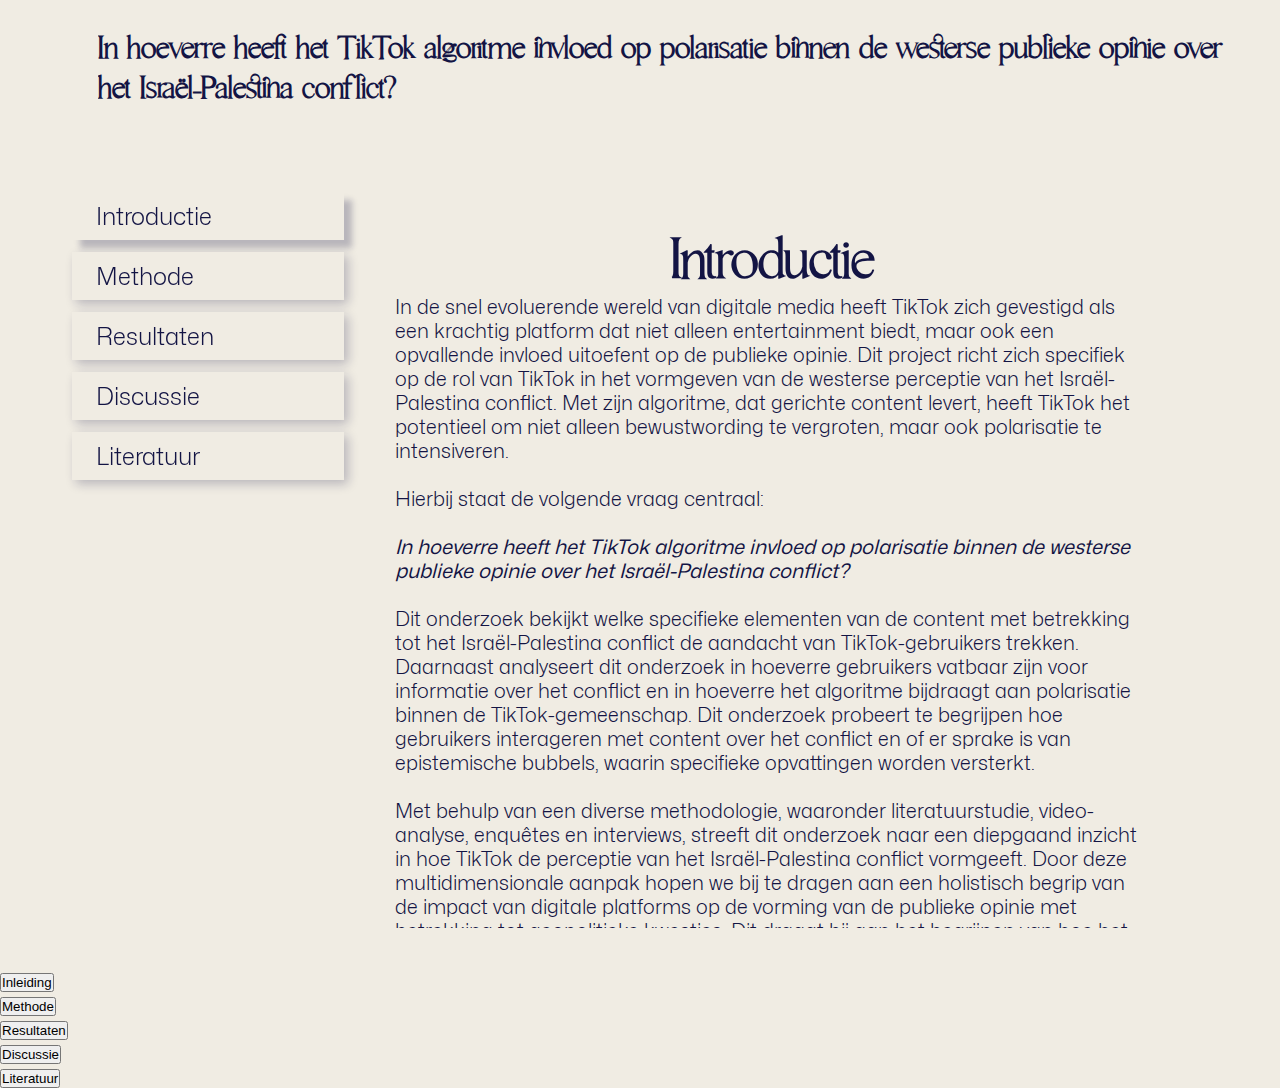
==== commit 6719fa49: "site afmaken" ====
--- a/index.html
+++ b/index.html
@@ -37,7 +37,11 @@
         <summary><h2>Introductie</h2></summary>
         <section>
     <h2>Introductie</h2>
-    <p>In de snel evoluerende wereld van digitale media heeft TikTok zich gevestigd als een krachtig platform dat niet alleen entertainment biedt, maar ook een opvallende invloed uitoefent op de publieke opinie. Dit project richt zich specifiek op de rol van TikTok in het vormgeven van de westerse perceptie van het Israël-Palestina conflict. Met zijn algoritme, dat gerichte content levert, heeft TikTok het potentieel om niet alleen bewustwording te vergroten, maar ook polarisatie te intensiveren.</p>
+    <p>In de snel evoluerende wereld van digitale media heeft TikTok zich gevestigd als een krachtig platform dat niet 
+      alleen entertainment biedt, maar ook een opvallende invloed uitoefent op de publieke opinie. Dit project richt 
+      zich specifiek op de rol van TikTok in het vormgeven van de westerse perceptie van het Israël-Palestina conflict.
+       Met zijn algoritme, dat gerichte content levert, heeft TikTok het potentieel om niet alleen bewustwording te 
+       vergroten, maar ook polarisatie te intensiveren.</p>
     <br />
   
     <p>Hierbij staat de volgende vraag centraal:</p>
@@ -45,23 +49,58 @@
     <em><b>In hoeverre heeft het TikTok algoritme invloed op polarisatie binnen de westerse publieke opinie over het Israël-Palestina conflict?</b></em>
     <br />
     <br />
+    <p>
+    Dit onderzoek bekijkt welke specifieke elementen van de content met betrekking tot het Israël-Palestina conflict de aandacht 
+    van TikTok-gebruikers trekken. Daarnaast analyseert dit onderzoek in hoeverre gebruikers vatbaar zijn voor informatie over 
+    het conflict en in hoeverre het algoritme bijdraagt aan polarisatie binnen de TikTok-gemeenschap. Dit onderzoek probeert te 
+    begrijpen hoe gebruikers interageren met content over het conflict en of er sprake is van epistemische bubbels, waarin 
+    specifieke opvattingen worden versterkt.
+    </p>
+    <br/>
+    <p>Met behulp van een diverse methodologie, waaronder literatuurstudie, video-analyse, enquêtes en interviews, streeft dit
+       onderzoek naar een diepgaand inzicht in hoe TikTok de perceptie van het Israël-Palestina conflict vormgeeft. Door deze 
+       multidimensionale aanpak hopen we bij te dragen aan een holistisch begrip van de impact van digitale platforms op de 
+       vorming van de publieke opinie met betrekking tot geopolitieke kwesties. Dit draagt bij aan het begrijpen van hoe het 
+       TikTok-algoritme polarisatie versterkt.</p>
+    <br/>
     <h3>Theoretisch kader</h3>
     <b>TikTok activisme</b>
-    <p>Sociale media spelen een cruciale rol in de hedendaagse communicatie en publieke opinievorming, 
-      waarbij platformen zoals TikTok een unieke invloed uitoefenen. Recent onderzoek wijst op de specifieke 
-      dynamieken van TikTok in het vormgeven van politiek activisme en publieke meningsvorming.
-       Cervi en Divon (2023) belichten hoe Palestijnse gebruikers TikTok inzetten voor speelse vormen 
-       van verzet tijdens het conflict tussen Palestijnen en Israëli's, gebruikmakend van de specifieke 
-       ontwerpelementen en functies van het platform. Dit onderstreept de impact van sociale media op de 
-       representatie en perceptie van conflicten (Cervi & Divon, 2023).
+    <p>Sociale media spelen een cruciale rol in de hedendaagse communicatie en publieke opinievorming, waarbij platformen zoals 
+      TikTok een unieke invloed uitoefenen. Recent onderzoek wijst op de specifieke dynamieken van TikTok in het vormgeven van 
+      politiek activisme en publieke meningsvorming. Cervi en Divon (2023) belichten hoe Palestijnse gebruikers TikTok inzetten 
+      voor speelse vormen van verzet tijdens het conflict tussen Palestijnen en Israëli's, gebruikmakend van de specifieke 
+      ontwerpelementen en functies van het platform. Dit onderstreept de impact van sociale media op de representatie en perceptie 
+      van conflicten (Cervi & Divon, 2023).
     </p>
     <br/>
     <b>Sociale media strategie</b>
-    <p>Hirschberger (2021) verkent hoe conflictpartijen sociale media strategisch inzetten om de publieke opinie in het buitenland te beïnvloeden, wat de complexiteit van externe communicatie in asymmetrische conflicten illustreert (Hirschberger, 2021). De invloed van het TikTok-algoritme wordt verder onderzocht door Boeker en Urman (2022), die aantonen dat factoren zoals taal, locatie, volgen en liken een significante invloed hebben op de aangeboden content. Dit zou kunnen leiden tot de vorming van filterbubbels (Boeker & Urman, 2022).</p>
+    <p>Daarnaast verkent Hirschberger (2021) hoe conflictpartijen sociale media strategisch inzetten om de publieke opinie
+       in het buitenland te beïnvloeden, wat de complexiteit van externe communicatie in asymmetrische conflicten illustreert 
+       (Hirschberger, 2021). De invloed van het TikTok-algoritme, in het bijzonder, wordt verder onderzocht door Boeker en Urman 
+       (2022), die aantonen dat factoren zoals taal en locatie, evenals interacties zoals volgen en liken, een significante invloed 
+       hebben op de aangeboden content, wat kan leiden tot de vorming van filterbubbels (Boeker & Urman, 2022).</p>
     <br/>
     <b>Invloed van het algoritme</b>
-    <p>Vázquez-Herrero et al. (2020) onderzoeken hoe nieuwsmedia zich aanpassen aan TikTok's platformlogica, wat van belang is voor het begrijpen van hoe informatie over het Israël-Palestina conflict wordt geframed en gepresenteerd aan een jonger publiek (Vázquez-Herrero et al., 2020). Bovendien biedt de studie van Husz'ar et al. (2021) inzichten in de algoritmische versterking van politieke inhoud op Twitter, wat parallellen kan hebben met de werking van het TikTok-algoritme (Husz'ar et al., 2021).
+    <p>Vázquez-Herrero et al. (2020) onderzoeken hoe nieuwsmedia zich aanpassen aan TikTok's platformlogica, wat van belang 
+      is voor het begrijpen van hoe informatie over het Israël-Palestina conflict wordt geframed en gepresenteerd aan een 
+      jonger publiek (Vázquez-Herrero et al., 2020). Bovendien biedt de studie van Husz'ar et al. (2021) inzichten in de 
+      algoritmische versterking van politieke inhoud op Twitter, wat parallellen kan hebben met de werking van het TikTok-algoritme 
+      (Husz'ar et al., 2021).
     </p>
+    <br/>
+    <b>Epistemische bubbels</b>
+    <p>Nguyen (2018) zegt dat bij epistemische bubbels sprake is van een informatienetwerk, waar relevante stemmen worden 
+      weggelaten. Het TikTok-algoritme raadt doelgericht video's aan die de interesses van de gebruiker wekken. Indien de 
+      gebruiker dus enkel geïnteresseerd is in één kant van het conflict, kan dit voor een epistemische bubbel zorgen. Hier
+       wordt de andere kant van het conflict door het algoritme weggelaten en wordt de mening van de gebruiker enkel versterkt.</p>
+    <br/>
+    <p>Dit leidt tot de volgende hypotheses:</p>
+    <br/>
+    <h5><em>H1: Het TikTok algoritme leidt tot epistemische bubbels, wat de polarisatie versterkt binnen de westerse publieke 
+      opinie.</em></h5>
+    <br/>
+    <h5><em>H0: Het TikTok algoritme leidt tot geen epistemische bubbelvorming, hierdoor versterkt het de polarisatie binnen de 
+      westerse publieke opinie niet.</em></h5>
   </section>
     </details>
 	    
@@ -70,49 +109,33 @@
         <summary><h2>Methode</h2></summary>
         <section>
           <h2>Methode</h2>
-          
-          <p>
-            Voor het experiment waren er twee TikTok accounts aangemaakt voor een
-            algoritme met zo min mogelijk bias. Deze accounts waren aangemaakt om het 
-            algoritme met pro-Israëlische of pro-Palestijnse content te stimuleren.
+          <p>Gedurende vijf dagen is er een uitgebreid onderzoek uitgevoerd om de invloed van het TikTok-algoritme op de 
+            weergave van content met betrekking tot het Israël-Palestina conflict te onderzoeken. Dit begon met het 
+            aanmaken van twee afzonderlijke TikTok-accounts, elk representatief voor een specifiek standpunt binnen het 
+            conflict: één pro-Israël en één pro-Palestina. Door dagelijks 30-40 posts te liken die overeenkwamen met de 
+            standpunten van elk account, is er geprobeerd het algoritme te beïnvloeden en de reactie in de vorm van aangepaste 
+            contentweergave te monitoren.</p>
+          <br/>
+          <p>Naast deze directe interactie met het platform, is er een enquête afgenomen onder TikTok-gebruikers om hun 
+            percepties over de contentweergave en het algoritme met betrekking tot het Israël-Palestina conflict te 
+            verzamelen. Deze enquête bood waardevolle inzichten in de gebruikerservaring en vulde bevonden observaties 
+            aan vanuit het gebruikersperspectief. Respondenten werden gevraagd naar de frequentie waarmee ze content 
+            over het conflict tegenkwamen, hun mening over de evenwichtigheid van de weergegeven perspectieven, en of 
+            ze het gevoel hadden dat het algoritme bijdroeg aan het creëren van een echokamer.</p>
+          <br/>
+          <p>De combinatie van directe interactie met TikTok via de twee accounts en de feedback van de enquête maakte 
+            het mogelijk een diepgaand begrip te krijgen van hoe het algoritme mogelijk de contentweergave beïnvloedt 
+            en in hoeverre dit de gebruikerspercepties over het Israël-Palestina conflict vormt. Dit multidimensionale 
+            onderzoeksontwerp, dat zowel kwantitatieve data van de platforminteracties als kwalitatieve inzichten van 
+            gebruikers omvat, heeft als doel een holistisch beeld te schetsen van de algoritmische invloeden op 
+            contentweergave en publieke opinie.</p>
+          <br/>
+          <p>Door de ethische richtlijnen van TikTok strikt te volgen, is ervoor gezorgd dat het onderzoek geen 
+            schadelijke gevolgen voor de gemeenschap had. De verzamelde data, waaronder het aantal getoonde posts 
+            en de links naar de gelikete content, samen met de enquêteresultaten, zijn vervolgens geanalyseerd. 
+            Deze gecombineerde benadering zal helpen bij het trekken van conclusies over de invloed van het 
+            TikTok-algoritme op de weergave van content met betrekking tot het Israël-Palestina conflict.
           </p>
-          <br/>
-          <p>
-            Gedurende vier dagen werd op elk account het algoritme gestimuleerd. 
-            Deze stimulatie bestond uit het liken van posts, comments plaatsen onder
-            posts en posts delen. Dit soort interactie zou het algoritme stimuleren 
-            om dergelijke content vaker te laten zien. Voor beide accounts vond er 
-            interactie plaats met 40 posts per dag.
-          </p>
-          <br/>
-          <p>
-            Na deze 4 dagen werd er op de discovery pagina onder de ‘maatschappij’ 
-            categorie bijgehouden welke aard posts over het Israël-Palestina conflict 
-            hadden. Dit werd gecategoriseerd in pro-Palestina, pro-Israël of neutraal. 
-            De resultaten hiervan werden vervolgens geregistreerd en vergeleken met de 
-            resultaten van het andere account.
-          </p>
-          <br/>
-          <h4>Pro-Israël account</h4>
-          <p>
-            Om het algoritme van TikTok te stimuleren voor het pro-Israël account vond er
-             interactie plaats met diverse posts die Israël ondersteunen. Zo werd het officiële
-              Israël TikTok account gevolgd en werden hier vele posts van geliket. Hiernaast werd
-               er ook gezocht naar diverse trends en hashtags. Zo werd het hashtag #SaveIsrael 
-               vaak gebruikt om ondersteuning voor Israël te uiten. Deze posts werden geliket, 
-               gedeeld en onder deze posts werd een opmerking gelaten. Deze opmerkingen waren 
-               opmerkingen die ondersteuning aan Israël toonden, zoals “Free Israel", om het 
-               algoritme te stimuleren indien er werd gefilterd op woorden. 
-          </p>
-          <br/>
-          <h4>Pro-Palestina account</h4>
-          <p>
-            Om het algoritme van het andere account te stimuleren was er interactie met posts 
-            die juist Palestina ondersteunden. Dit kwam vaak van individuele TikTokkers en niet 
-            van officiële accounts. Zo werd er gezocht naar #FreePalestine en vond er hier interactie 
-            plaats met posts die Palestina ondersteunden. Deze posts werden ook geliket, gedeeld en 
-            commentaar onder geplaatst die Palestina ondersteunden, zoals “Free Palestine”.
-          </p>
         </section>
       </details>
 
@@ -121,7 +144,28 @@
         <summary><h2>Resultaten</h2></summary>
         <section>
           <h2>Resultaten</h2>
-          <p>Lorem ipsum dolor sit amet consectetur adipisicing elit. Sed, sunt sequi nesciunt delectus iure veniam iusto natus voluptate similique sapiente sit, soluta quaerat deserunt modi accusantium? Harum dolor tempora libero!</p>
+          <p>In deze studie naar de invloed van het TikTok-algoritme op de publieke opinie met betrekking tot het 
+            Israël-Palestina conflict, leverden de resultaten een opvallende afwijking van de verwachte uitkomsten. 
+            Na afloop van de stimulatieperiode van vier dagen, waarbij het pro-Israël account actief pro-Israël 
+            content likete, toonde het algoritme uitsluitend pro-Palestina posts aan dit account. Er werden geen 
+            pro-Israël posts weergegeven, wat in contrast staat met de interactiepatronen van het account.</p>
+          <br/>
+          <p>Het Pro-Palestina account kreeg net als het Pro-Israël account enkel video's te zien vanuit het Palestijnse 
+            perspectief. Dit staat overeen met de interactiepatronen van het account.</p>
+          <p>Deze resultaten wijzen op complexer algoritmisch gedrag dan enkel een respons op gebruikersinteracties.</p>
+          <br/>
+          <p>Bij de analyse van de content die werd weergegeven aan het pro-Israël account, bleek dat de pro-Palestina posts 
+            varieerden van informatieve content tot uitgesproken steunbetuigingen aan de Palestijnse zaak. Deze bevindingen 
+            waren verrassend, gezien de actieve interacties van het account met pro-Israël content. Aan de andere kant ontving 
+            het pro-Palestina account wel voornamelijk content die overeenkwam met zijn interacties en voorkeuren, wat een 
+            asymmetrische benadering door het algoritme suggereert.</p>
+          <br/>
+          <p>Uit de enquête blijkt dat de meerderheid van de jongvolwassenen (18-25 jaar) regelmatig TikTok-video's bekijkt 
+            over het Israël-Palestina conflict, met een voorkeur voor content gericht op activisme. Echter, een significant 
+            aantal respondenten voelt dat TikTok geen evenwichtige weergave van het conflict biedt, en lijkt de gebruikers in 
+            epistemische bubbels te plaatsen door content te tonen die voornamelijk bestaande opvattingen bevestigt.</p>
+          <br/>
+          <img src="poll.jpg" class="poll">
         </section>
       </details>
 
@@ -130,7 +174,43 @@
         <summary><h2>Discussie</h2></summary>
         <section>
           <h2>Discussie</h2>
-          <p>Lorem ipsum dolor sit amet, consectetur adipisicing elit. Voluptates consequatur sunt numquam atque officiis ea. Porro id voluptas exercitationem amet eius. Enim excepturi quaerat esse, velit sunt ducimus minima natus.</p>
+          <p>De onderzoeksvraag die dit project stelde, betrof de invloed van het TikTok-algoritme op de polarisatie binnen 
+            de westerse publieke opinie over het Israël-Palestina conflict. De resultaten van deze studie leveren belangrijke 
+            inzichten op in deze kwestie.</p>
+          <br/>
+          <p>Allereerst suggereren de bevindingen dat het algoritme van TikTok niet enkel reageert op de directe interacties 
+            van de gebruiker (zoals likes), maar mogelijk ook beïnvloed wordt door bredere, niet-transparante mechanismen. 
+            Dit werd duidelijk toen het pro-Israël account, ondanks zijn specifieke interacties, enkel content met een 
+            pro-Palestina perspectief getoond kreeg. Dit fenomeen roept vragen op over de mate waarin het algoritme 
+            bijdraagt aan het creëren van een evenwichtige of juist eenzijdige informatiestroom.</p>
+          <br/>
+          <p>Deze bevindingen impliceren dat het TikTok-algoritme mogelijk een rol speelt in het vormen van epistemische 
+            bubbels, waarbij gebruikers voornamelijk blootgesteld worden aan informatie die overeenkomt met bepaalde 
+            standpunten, ongeacht hun eigen voorkeuren of interacties. Dit kan leiden tot een versterking van bestaande 
+            overtuigingen en een toename van polarisatie, in plaats van het bevorderen van een divers en gebalanceerd perspectief op het conflict.</p>
+          <br/>
+          <p>Verder is het opmerkelijk dat het algoritme in dit onderzoek de neiging toonde om content te leveren 
+            die overeenkwam met één specifieke kant van het conflict, ongeacht de actieve pogingen van het account 
+            om een ander perspectief te volgen. Dit roept vragen op over de algoritmische neutraliteit en de 
+            potentiële invloed van externe factoren zoals geopolitieke gevoeligheden en platformbeleid.</p>
+          <br/>
+          <p>De enquêteresultaten bevestigen de initiële bevindingen van dit onderzoek, waarbij het algoritme van TikTok neigt 
+            naar het versterken van specifieke narratieven, ongeacht de interacties van de gebruiker. Dit wijst op complexer 
+            algoritmisch gedrag dan eerder gedacht, met potentieel voor het versterken van polarisatie door eenzijdige 
+            informatievoorziening. Het onderstreept de noodzaak voor meer transparantie en evenwicht in algoritmische 
+            contentaanbevelingen, gezien de invloed ervan op de vorming van de publieke opinie en de perceptie van geopolitieke conflicten.</p>
+          <br/>
+          <p>Gezien de groeiende rol van sociale media in de vorming van de publieke opinie, onderstreept dit onderzoek de 
+            noodzaak van verder onderzoek naar de werking van deze algoritmes, vooral in relatie tot geopolitieke kwesties. 
+            Het is van cruciaal belang dat er meer transparantie komt in hoe dergelijke platforms hun content cureren, vooral 
+            gezien hun impact op de publieke perceptie en meningsvorming over complexe internationale conflicten. </p>
+          <br/>
+          <p>Dit kan mogelijk zorgen voor groeiende polarisatie tussen generaties binnen de westerse publieke opinie.
+             De demografie van TikTok bestaat voornamelijk uit jongeren onder de 35 (Ceci, 2024), terwijl er al polarisatie 
+             bestaat tussen generaties over het Israël-Palestina conflict (Vinall, 2023). TikTok kan mogelijk de bestaande polarisatie verder versterken.</p>
+          <br/>
+          <p>Om verdere conclusies te kunnen trekken over de causaliteit tussen het TikTok algoritme en generationele polarisatie
+             is er echter vervolgonderzoek nodig.</p>
         </section>
       </details>
       <details>
@@ -138,11 +218,19 @@
         <section>
           <h2>Literatuur</h2>
           <ul>
+            <li>Becker, M. (2015). <em>ethiek van de digitale media</em></li>
             <li>Boeker, M., & Urman, A. (2022). An Empirical Investigation of Personalization Factors on TikTok. <em>Proceedings of the ACM Web Conference 2022.</em> https://doi.org/10.1145/3485447.3512102</li>
+            <li>Ceci, L. (2024). TikTok: distribution of global audiences 2024, by ages and gender <em>Statista </em>https://www.statista.com/statistics/1299771/tiktok-global-user-age-distribution/</li>
             <li>Cervi, L., & Divon, T. (2023). Playful Activism: Memetic Performances of Palestinian Resistance in TikTok #Challenges. <em>Social Media + Society.</em> https://doi.org/10.1177/20563051231157607</li>
             <li>Hirschberger, B. (2021). External Communication in Social Media During Asymmetric Conflicts. <em>Edition Politik.</em> https://doi.org/10.1515/9783839455098</li>
             <li>Husz'ar, F., Ktena, S., O’Brien, C., Belli, L., Schlaikjer, A., & Hardt, M. (2021). Algorithmic amplification of politics on Twitter. <em>Proceedings of the National Academy of Sciences of the United States of America, 119.</em> https://doi.org/10.1073/pnas.2025334119</li>
+            <li>Nguyen, C.T. (2018). ‘Why it’s as hard to escape an echo chamber as it is to flee a cult’ 
+              (p.1-11) Aeon Essays: 	https://aeon.co/essays/why-its-as-hard-to-escape-an-echo-chamber-as-it-is-to-flee-a-cult</li>
+            <li>Royakkers, L., Timmer, J., Kool, L., & Est, R. van. (2018). ‘Societal and ethical issues of digitization’. 
+              Ethics and Information Technology, 202, 127-142. https://doi.org/10.1007/s10676-018-9452-x</li>
             <li>Vázquez Herrero, J., Negreira, C., & García, X. (2020). Let’s dance the news! How the news media are adapting to the logic of TikTok. <em>Journalism</em>, 23, 1-19. doi:10.1177/1464884920969092</li>
+            <li>Vinall, F. (2023). Young Americans are more pro-Palestinian than their elders. Why?. <em>Washington Post.</em> https://www.washingtonpost.com/world/2023/12/21/us-support-israel-
+              palestine-poll/ </li>
           </ul>
 
         </section>
--- a/style.css
+++ b/style.css
@@ -523,3 +523,10 @@
         padding: .5em 1.5em 0 .5em;
         }
     }
+
+.poll {
+    width: 50%;
+    display: block;
+    margin-left: auto;
+    margin-right: auto;
+}